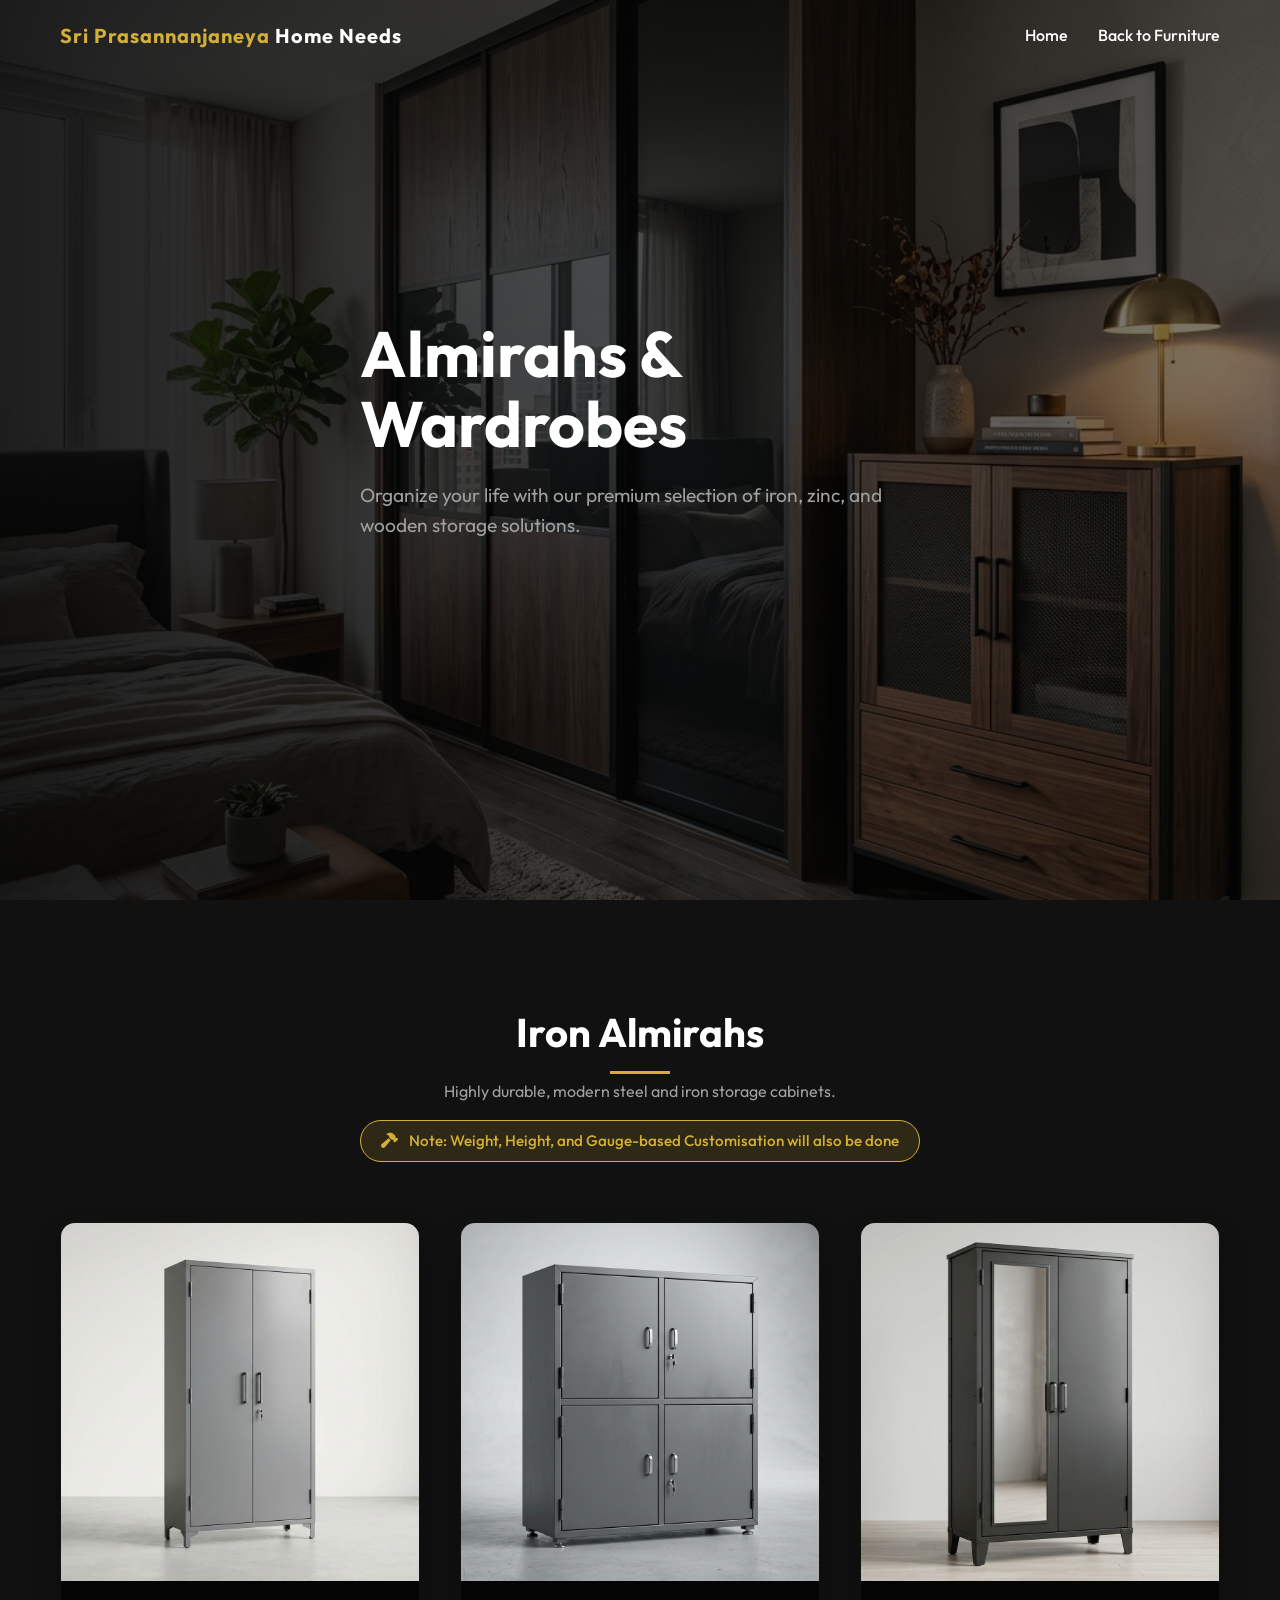
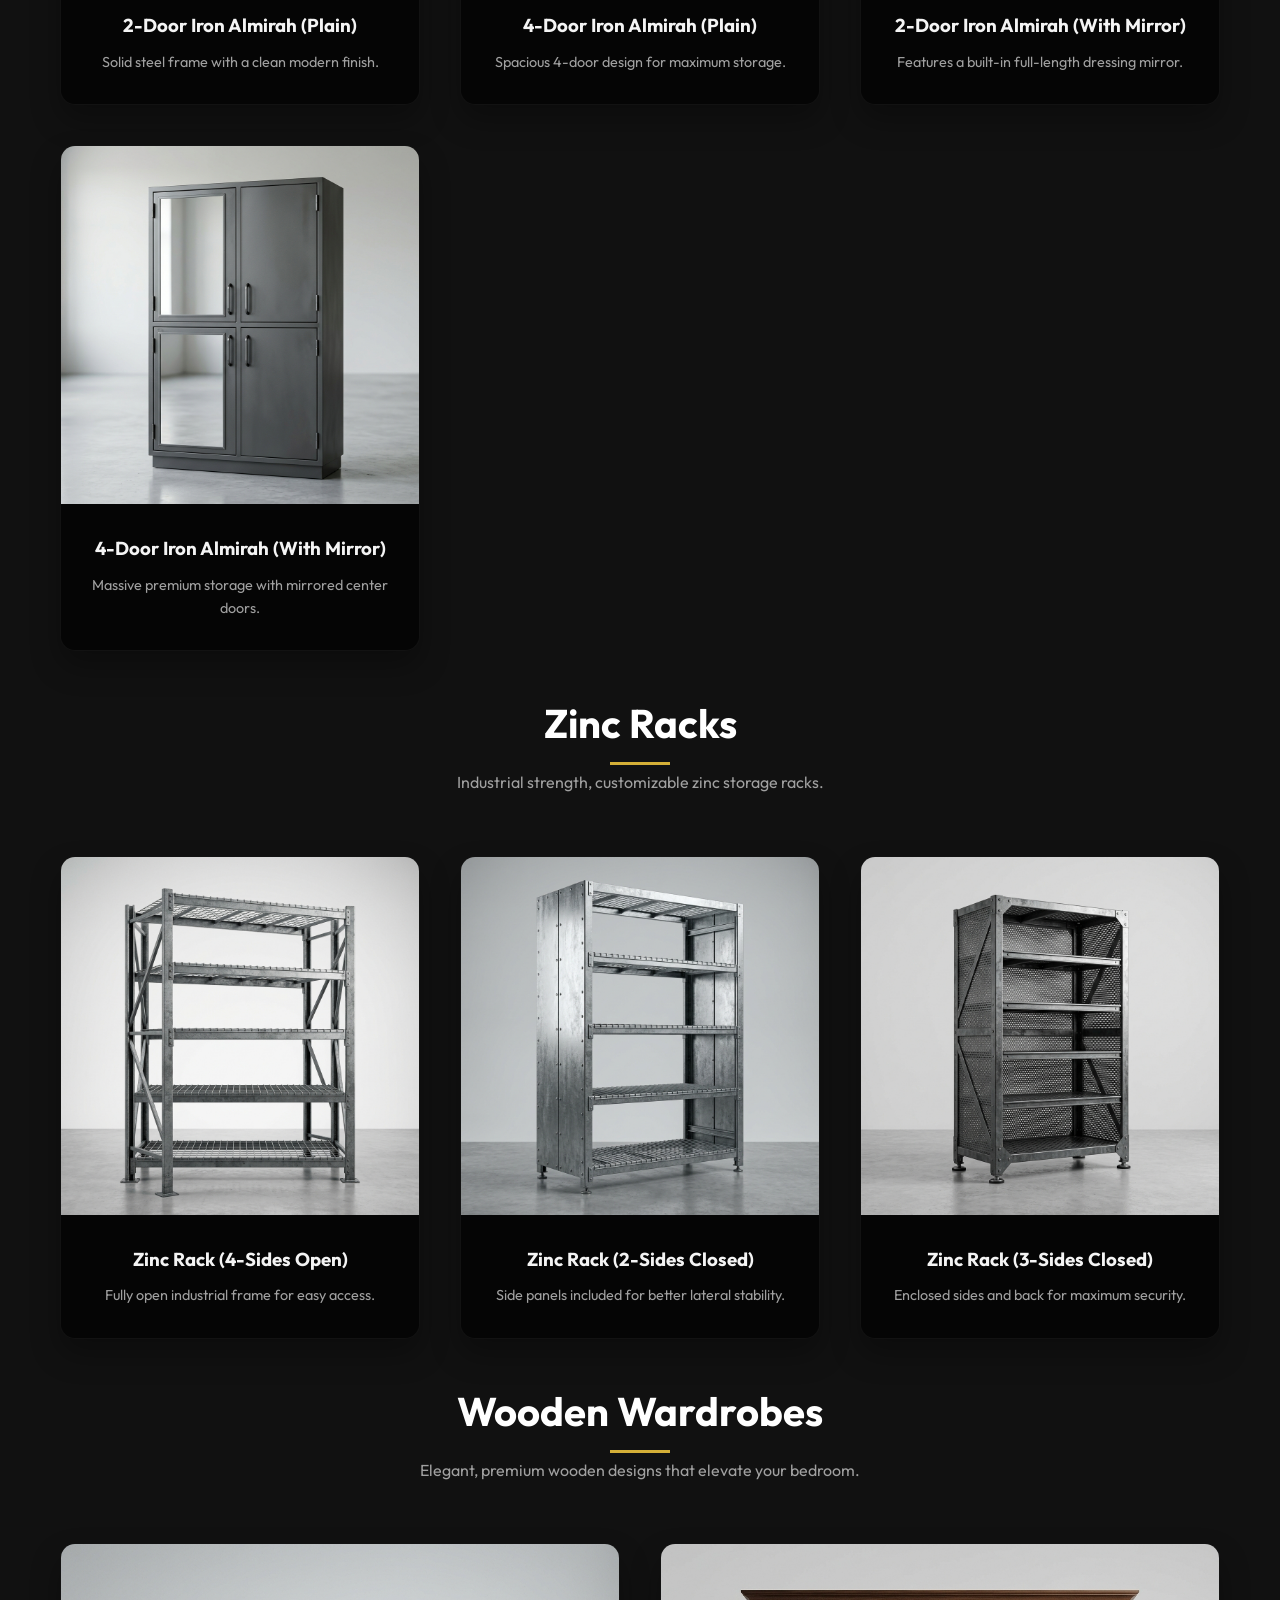
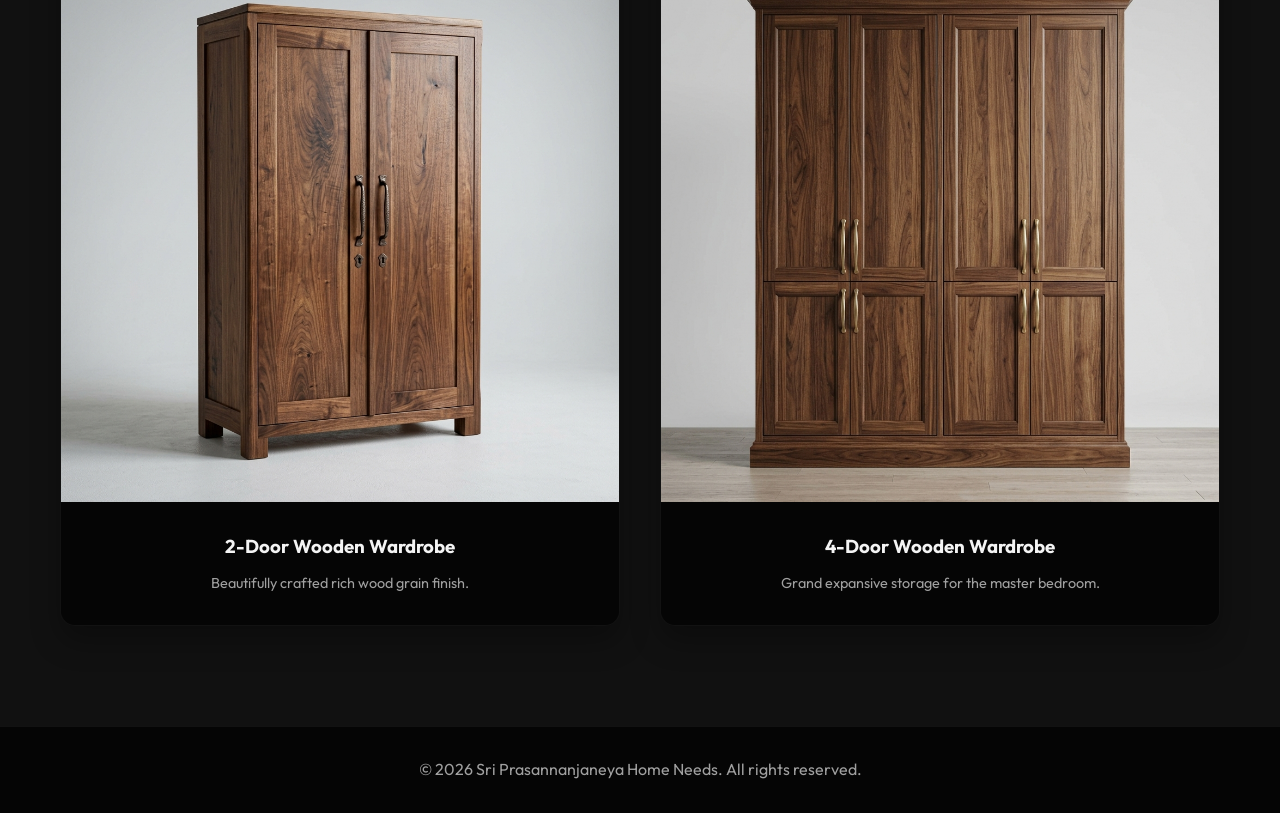
==== almirahs-wardrobes.html @ 60dbbb98 "Final Furniture Catalog Release" ====
<!DOCTYPE html>
<html lang="en">
<head>
    <meta charset="UTF-8">
    <meta name="viewport" content="width=device-width, initial-scale=1.0">
    <title>Almirahs & Wardrobes - Sri Prasannanjaneya Home Needs</title>
    <link rel="preconnect" href="https://fonts.googleapis.com">
    <link rel="preconnect" href="https://fonts.gstatic.com" crossorigin>
    <link href="https://fonts.googleapis.com/css2?family=Outfit:wght@300;400;500;600;700&display=swap" rel="stylesheet">
    <link rel="stylesheet" href="css/style.css">
    <link rel="stylesheet" href="https://cdnjs.cloudflare.com/ajax/libs/font-awesome/6.4.0/css/all.min.css">
</head>
<body>
    <!-- Navbar -->
    <nav class="navbar">
        <div class="container nav-container">
            <a href="index.html" class="logo" style="font-size: 20px;">
                <span class="logo-highlight">Sri Prasannanjaneya</span> Home Needs
            </a>
            <ul class="nav-links">
                <li><a href="index.html">Home</a></li>
                <li><a href="furniture.html">Back to Furniture</a></li>
            </ul>
            <div class="hamburger">
                <i class="fas fa-bars"></i>
            </div>
        </div>
    </nav>

    <!-- Hero Section -->
    <header class="hero" style="background-image: url('images/bg_almirahs_1777559303547.png');">
        <div class="hero-overlay"></div>
        <div class="container hero-content">
            <h1 class="reveal">Almirahs & Wardrobes</h1>
            <p class="reveal delay-1">Organize your life with our premium selection of iron, zinc, and wooden storage solutions.</p>
        </div>
    </header>

    <!-- Iron Almirahs Section -->
    <section class="section bg-light" style="padding-bottom: 20px;">
        <div class="container">
            <div class="section-title reveal">
                <h2>Iron Almirahs</h2>
                <p>Highly durable, modern steel and iron storage cabinets.</p>
                <div style="display: inline-block; background: rgba(212, 175, 55, 0.15); border: 1px solid var(--primary-color); color: var(--primary-color); padding: 8px 20px; border-radius: 30px; margin-top: 15px; font-weight: 500; font-size: 0.95rem;">
                    <i class="fas fa-hammer" style="margin-right: 8px;"></i> Note: Weight, Height, and Gauge-based Customisation will also be done
                </div>
            </div>
            <div class="grid">
                <!-- Item 1 -->
                <div class="card reveal">
                    <div class="card-img" style="aspect-ratio: 1/1; height: auto;">
                        <img src="images/alm_iron_2plain_1777566686207.png" alt="2 Door Plain Iron Almirah">
                    </div>
                    <div class="card-body" style="text-align: center;">
                        <h3>2-Door Iron Almirah (Plain)</h3>
                        <p style="color: var(--text-muted); font-size: 0.9rem; margin-top: 10px;">Solid steel frame with a clean modern finish.</p>
                    </div>
                </div>
                <!-- Item 2 -->
                <div class="card reveal delay-1">
                    <div class="card-img" style="aspect-ratio: 1/1; height: auto;">
                        <img src="images/alm_iron_4plain_v2_1777567434543.png" alt="4 Door Plain Iron Almirah">
                    </div>
                    <div class="card-body" style="text-align: center;">
                        <h3>4-Door Iron Almirah (Plain)</h3>
                        <p style="color: var(--text-muted); font-size: 0.9rem; margin-top: 10px;">Spacious 4-door design for maximum storage.</p>
                    </div>
                </div>
                <!-- Item 3 -->
                <div class="card reveal delay-2">
                    <div class="card-img" style="aspect-ratio: 1/1; height: auto;">
                        <img src="images/alm_iron_2mirror_v2_1777567452811.png" alt="2 Door Iron Almirah with Mirror">
                    </div>
                    <div class="card-body" style="text-align: center;">
                        <h3>2-Door Iron Almirah (With Mirror)</h3>
                        <p style="color: var(--text-muted); font-size: 0.9rem; margin-top: 10px;">Features a built-in full-length dressing mirror.</p>
                    </div>
                </div>
                <!-- Item 4 -->
                <div class="card reveal">
                    <div class="card-img" style="aspect-ratio: 1/1; height: auto;">
                        <img src="images/alm_iron_4mirror_v2_1777567469348.png" alt="4 Door Iron Almirah with Mirror">
                    </div>
                    <div class="card-body" style="text-align: center;">
                        <h3>4-Door Iron Almirah (With Mirror)</h3>
                        <p style="color: var(--text-muted); font-size: 0.9rem; margin-top: 10px;">Massive premium storage with mirrored center doors.</p>
                    </div>
                </div>
            </div>
        </div>
    </section>

    <!-- Zinc Racks Section -->
    <section class="section bg-light" style="padding-bottom: 20px; padding-top: 20px;">
        <div class="container">
            <div class="section-title reveal">
                <h2>Zinc Racks</h2>
                <p>Industrial strength, customizable zinc storage racks.</p>
            </div>
            <div class="grid">
                <!-- Item 1 -->
                <div class="card reveal">
                    <div class="card-img" style="aspect-ratio: 1/1; height: auto;">
                        <img src="images/alm_zinc_4open_1777566753926.png" alt="Zinc Rack 4 Sides Open">
                    </div>
                    <div class="card-body" style="text-align: center;">
                        <h3>Zinc Rack (4-Sides Open)</h3>
                        <p style="color: var(--text-muted); font-size: 0.9rem; margin-top: 10px;">Fully open industrial frame for easy access.</p>
                    </div>
                </div>
                <!-- Item 2 -->
                <div class="card reveal delay-1">
                    <div class="card-img" style="aspect-ratio: 1/1; height: auto;">
                        <img src="images/alm_zinc_2closed_1777566800951.png" alt="Zinc Rack 2 Sides Closed">
                    </div>
                    <div class="card-body" style="text-align: center;">
                        <h3>Zinc Rack (2-Sides Closed)</h3>
                        <p style="color: var(--text-muted); font-size: 0.9rem; margin-top: 10px;">Side panels included for better lateral stability.</p>
                    </div>
                </div>
                <!-- Item 3 -->
                <div class="card reveal delay-2">
                    <div class="card-img" style="aspect-ratio: 1/1; height: auto;">
                        <img src="images/alm_zinc_3closed_1777566823021.png" alt="Zinc Rack 3 Sides Closed">
                    </div>
                    <div class="card-body" style="text-align: center;">
                        <h3>Zinc Rack (3-Sides Closed)</h3>
                        <p style="color: var(--text-muted); font-size: 0.9rem; margin-top: 10px;">Enclosed sides and back for maximum security.</p>
                    </div>
                </div>
            </div>
        </div>
    </section>

    <!-- Wooden Wardrobes Section -->
    <section class="section bg-light" style="padding-top: 20px;">
        <div class="container">
            <div class="section-title reveal">
                <h2>Wooden Wardrobes</h2>
                <p>Elegant, premium wooden designs that elevate your bedroom.</p>
            </div>
            <div class="grid">
                <!-- Item 1 -->
                <div class="card reveal">
                    <div class="card-img" style="aspect-ratio: 1/1; height: auto;">
                        <img src="images/alm_wood_2door_1777566839899.png" alt="2 Door Wooden Wardrobe">
                    </div>
                    <div class="card-body" style="text-align: center;">
                        <h3>2-Door Wooden Wardrobe</h3>
                        <p style="color: var(--text-muted); font-size: 0.9rem; margin-top: 10px;">Beautifully crafted rich wood grain finish.</p>
                    </div>
                </div>
                <!-- Item 2 -->
                <div class="card reveal delay-1">
                    <div class="card-img" style="aspect-ratio: 1/1; height: auto;">
                        <img src="images/alm_wood_4door_v2_1777567495100.png" alt="4 Door Wooden Wardrobe">
                    </div>
                    <div class="card-body" style="text-align: center;">
                        <h3>4-Door Wooden Wardrobe</h3>
                        <p style="color: var(--text-muted); font-size: 0.9rem; margin-top: 10px;">Grand expansive storage for the master bedroom.</p>
                    </div>
                </div>
            </div>
        </div>
    </section>

    <!-- Footer -->
    <footer class="footer">
        <div class="container">
            <div class="footer-bottom">
                <p>&copy; <span id="year"></span> Sri Prasannanjaneya Home Needs. All rights reserved.</p>
            </div>
        </div>
    </footer>

    <script src="js/script.js"></script>
</body>
</html>
---- css/style.css ----
:root {
    --primary-color: #d4af37;
    /* Gold accent */
    --primary-hover: #b5952f;
    --dark-bg: #0a0a0a;
    --darker-bg: #050505;
    --light-bg: #111111;
    --text-color: #f4f4f4;
    --text-muted: #a0a0a0;
    --white: #ffffff;
    --transition: all 0.3s ease;
}

* {
    margin: 0;
    padding: 0;
    box-sizing: border-box;
    font-family: 'Outfit', sans-serif;
}

html {
    scroll-behavior: smooth;
}

body {
    background-color: var(--dark-bg);
    color: var(--text-color);
    line-height: 1.6;
    overflow-x: hidden;
}

/* Utilities */
.container {
    max-width: 1200px;
    margin: 0 auto;
    padding: 0 20px;
}

.section {
    padding: 100px 0;
}

.bg-light {
    background-color: var(--light-bg);
}

.btn {
    display: inline-block;
    padding: 12px 30px;
    border-radius: 30px;
    text-decoration: none;
    font-weight: 600;
    text-transform: uppercase;
    letter-spacing: 1px;
    transition: var(--transition);
    cursor: pointer;
    border: none;
}

.btn-primary {
    background-color: var(--primary-color);
    color: var(--darker-bg);
}

.btn-primary:hover {
    background-color: var(--primary-hover);
    transform: translateY(-3px);
    box-shadow: 0 10px 20px rgba(212, 175, 55, 0.2);
}

/* Navbar */
.navbar {
    position: fixed;
    top: 0;
    left: 0;
    width: 100%;
    padding: 20px 0;
    z-index: 1000;
    transition: var(--transition);
}

.navbar.scrolled {
    background: rgba(10, 10, 10, 0.95);
    backdrop-filter: blur(10px);
    padding: 15px 0;
    box-shadow: 0 5px 20px rgba(0, 0, 0, 0.5);
}

.nav-container {
    display: flex;
    justify-content: space-between;
    align-items: center;
}

.logo {
    font-size: 24px;
    font-weight: 700;
    color: var(--white);
    text-decoration: none;
    letter-spacing: 1px;
}

.logo-highlight {
    color: var(--primary-color);
}

.nav-links {
    display: flex;
    list-style: none;
    gap: 30px;
}

.nav-links a {
    color: var(--white);
    text-decoration: none;
    font-weight: 500;
    font-size: 16px;
    transition: var(--transition);
    position: relative;
}

.nav-links a::after {
    content: '';
    position: absolute;
    width: 0;
    height: 2px;
    bottom: -5px;
    left: 0;
    background-color: var(--primary-color);
    transition: var(--transition);
}

.nav-links a:hover::after {
    width: 100%;
}

.hamburger {
    display: none;
    font-size: 24px;
    cursor: pointer;
    color: var(--white);
}

/* Hero Section */
.hero {
    height: 100vh;
    background-image: url('../images/hero.png');
    background-size: cover;
    background-position: center;
    background-attachment: fixed;
    position: relative;
    display: flex;
    align-items: center;
}

.hero-overlay {
    position: absolute;
    top: 0;
    left: 0;
    width: 100%;
    height: 100%;
    background: linear-gradient(to right, rgba(5, 5, 5, 0.9) 0%, rgba(5, 5, 5, 0.5) 100%);
}

.hero-content {
    position: relative;
    z-index: 1;
    max-width: 600px;
}

.hero-content h1 {
    font-size: 4rem;
    font-weight: 700;
    margin-bottom: 20px;
    line-height: 1.1;
    color: var(--white);
}

.hero-content p {
    font-size: 1.2rem;
    color: var(--text-muted);
    margin-bottom: 40px;
}

/* Section Titles */
.section-title {
    text-align: center;
    margin-bottom: 60px;
}

.section-title h2 {
    font-size: 2.5rem;
    color: var(--white);
    margin-bottom: 15px;
    position: relative;
    display: inline-block;
}

.section-title h2::after {
    content: '';
    position: absolute;
    width: 60px;
    height: 3px;
    background-color: var(--primary-color);
    bottom: -10px;
    left: 50%;
    transform: translateX(-50%);
}

.section-title p {
    color: var(--text-muted);
    max-width: 600px;
    margin: 0 auto;
}

/* Categories */
.grid {
    display: grid;
    grid-template-columns: repeat(auto-fit, minmax(350px, 1fr));
    gap: 40px;
}

.card {
    background: var(--darker-bg);
    border-radius: 15px;
    overflow: hidden;
    box-shadow: 0 15px 30px rgba(0, 0, 0, 0.3);
    transition: var(--transition);
    border: 1px solid rgba(255, 255, 255, 0.05);
}

.card:hover {
    transform: translateY(-10px);
    box-shadow: 0 20px 40px rgba(212, 175, 55, 0.1);
    border-color: rgba(212, 175, 55, 0.3);
}

.card-img {
    position: relative;
    height: 250px;
    overflow: hidden;
}

.card-img img {
    width: 100%;
    height: 100%;
    object-fit: cover;
    transition: transform 0.5s ease;
}

.card:hover .card-img img {
    transform: scale(1.1);
}

.card-overlay {
    position: absolute;
    bottom: 0;
    left: 0;
    width: 100%;
    padding: 20px;
    background: linear-gradient(transparent, rgba(0, 0, 0, 0.9));
}

.card-overlay h3 {
    color: var(--white);
    font-size: 1.5rem;
    margin: 0;
}

.card-body {
    padding: 30px;
}

.product-list {
    list-style: none;
}

.product-list li {
    margin-bottom: 12px;
    display: flex;
    align-items: center;
    color: var(--text-muted);
    font-size: 1.05rem;
}

.product-list li i {
    color: var(--primary-color);
    margin-right: 15px;
    font-size: 0.9rem;
}

/* Brands */
.brands-grid {
    display: flex;
    flex-wrap: wrap;
    justify-content: center;
    gap: 20px;
}

.brand-item {
    background: var(--darker-bg);
    padding: 20px 40px;
    border-radius: 10px;
    font-size: 1.2rem;
    font-weight: 600;
    color: var(--text-muted);
    border: 1px solid rgba(255, 255, 255, 0.05);
    transition: var(--transition);
    cursor: default;
}

.brand-item:hover {
    color: var(--white);
    border-color: var(--primary-color);
    box-shadow: 0 0 20px rgba(212, 175, 55, 0.1);
    transform: translateY(-5px);
}

/* Contact Section */
.contact-wrapper {
    display: grid;
    grid-template-columns: 1fr 1fr;
    gap: 50px;
    background: var(--darker-bg);
    padding: 40px;
    border-radius: 15px;
    border: 1px solid rgba(255, 255, 255, 0.05);
}

.info-details {
    display: grid;
    grid-template-columns: 1fr 1fr;
    gap: 20px;
    margin-bottom: 30px;
}

.info-item {
    display: flex;
    align-items: flex-start;
    color: var(--text-muted);
}

.info-item i {
    color: var(--primary-color);
    font-size: 1.2rem;
    margin-top: 5px;
    margin-right: 15px;
}

.info-item h4 {
    color: var(--white);
    margin-bottom: 5px;
    font-size: 1.1rem;
}

.info-item a {
    color: var(--text-muted);
    text-decoration: none;
    transition: var(--transition);
}

.info-item a:hover {
    color: var(--primary-color);
}

.map-container {
    width: 100%;
    border-radius: 10px;
    overflow: hidden;
}

/* Contact Form */
.contact-form {
    display: flex;
    flex-direction: column;
    justify-content: center;
}

.form-group {
    margin-bottom: 20px;
}

.form-group input,
.form-group textarea {
    width: 100%;
    padding: 15px;
    background: var(--dark-bg);
    border: 1px solid rgba(255, 255, 255, 0.1);
    border-radius: 8px;
    color: var(--white);
    font-size: 1rem;
    font-family: inherit;
    transition: var(--transition);
}

.form-group input:focus,
.form-group textarea:focus {
    outline: none;
    border-color: var(--primary-color);
    background: #000;
}

/* Footer */
.footer {
    background-color: var(--darker-bg);
    border-top: 1px solid rgba(255, 255, 255, 0.05);
}

.footer-bottom {
    text-align: center;
    padding: 30px 0;
    color: var(--text-muted);
    font-size: 1rem;
}

/* Animations */
.reveal {
    opacity: 0;
    transform: translateY(30px);
    transition: all 0.8s ease;
}

.reveal.active {
    opacity: 1;
    transform: translateY(0);
}

.delay-1 {
    transition-delay: 0.2s;
}

.delay-2 {
    transition-delay: 0.4s;
}

/* Responsive Design */
@media (max-width: 768px) {
    .nav-links {
        position: fixed;
        top: 0;
        right: -100%;
        height: 100vh;
        width: 250px;
        background: var(--darker-bg);
        flex-direction: column;
        padding: 80px 40px;
        transition: right 0.4s ease;
        box-shadow: -5px 0 20px rgba(0, 0, 0, 0.5);
    }

    .nav-links.active {
        right: 0;
    }

    .hamburger {
        display: block;
        z-index: 1001;
    }

    .hero-content h1 {
        font-size: 2.2rem;
    }

    .section {
        padding: 60px 0;
    }

    .section-title h2 {
        font-size: 2rem;
    }

    .grid {
        grid-template-columns: 1fr;
        gap: 25px;
    }

    .contact-wrapper {
        grid-template-columns: 1fr;
        gap: 30px;
        padding: 20px;
    }

    .info-details {
        grid-template-columns: 1fr;
    }
}

/* Product Specific Styles */
.product-badges {
    display: flex;
    flex-wrap: wrap;
    gap: 8px;
    margin-top: 15px;
    justify-content: center;
}

.product-badges span {
    background: rgba(212, 175, 55, 0.1);
    color: var(--primary-color);
    padding: 4px 10px;
    border-radius: 20px;
    font-size: 0.8rem;
    font-weight: 500;
    border: 1px solid rgba(212, 175, 55, 0.3);
}

.customization-banner {
    background: linear-gradient(135deg, var(--darker-bg) 0%, rgba(212, 175, 55, 0.1) 100%);
    border-left: 4px solid var(--primary-color);
    padding: 20px;
    margin-top: 40px;
    border-radius: 8px;
    text-align: center;
    box-shadow: 0 5px 15px rgba(0, 0, 0, 0.2);
}

.customization-banner h3 {
    color: var(--primary-color);
    margin-bottom: 5px;
}
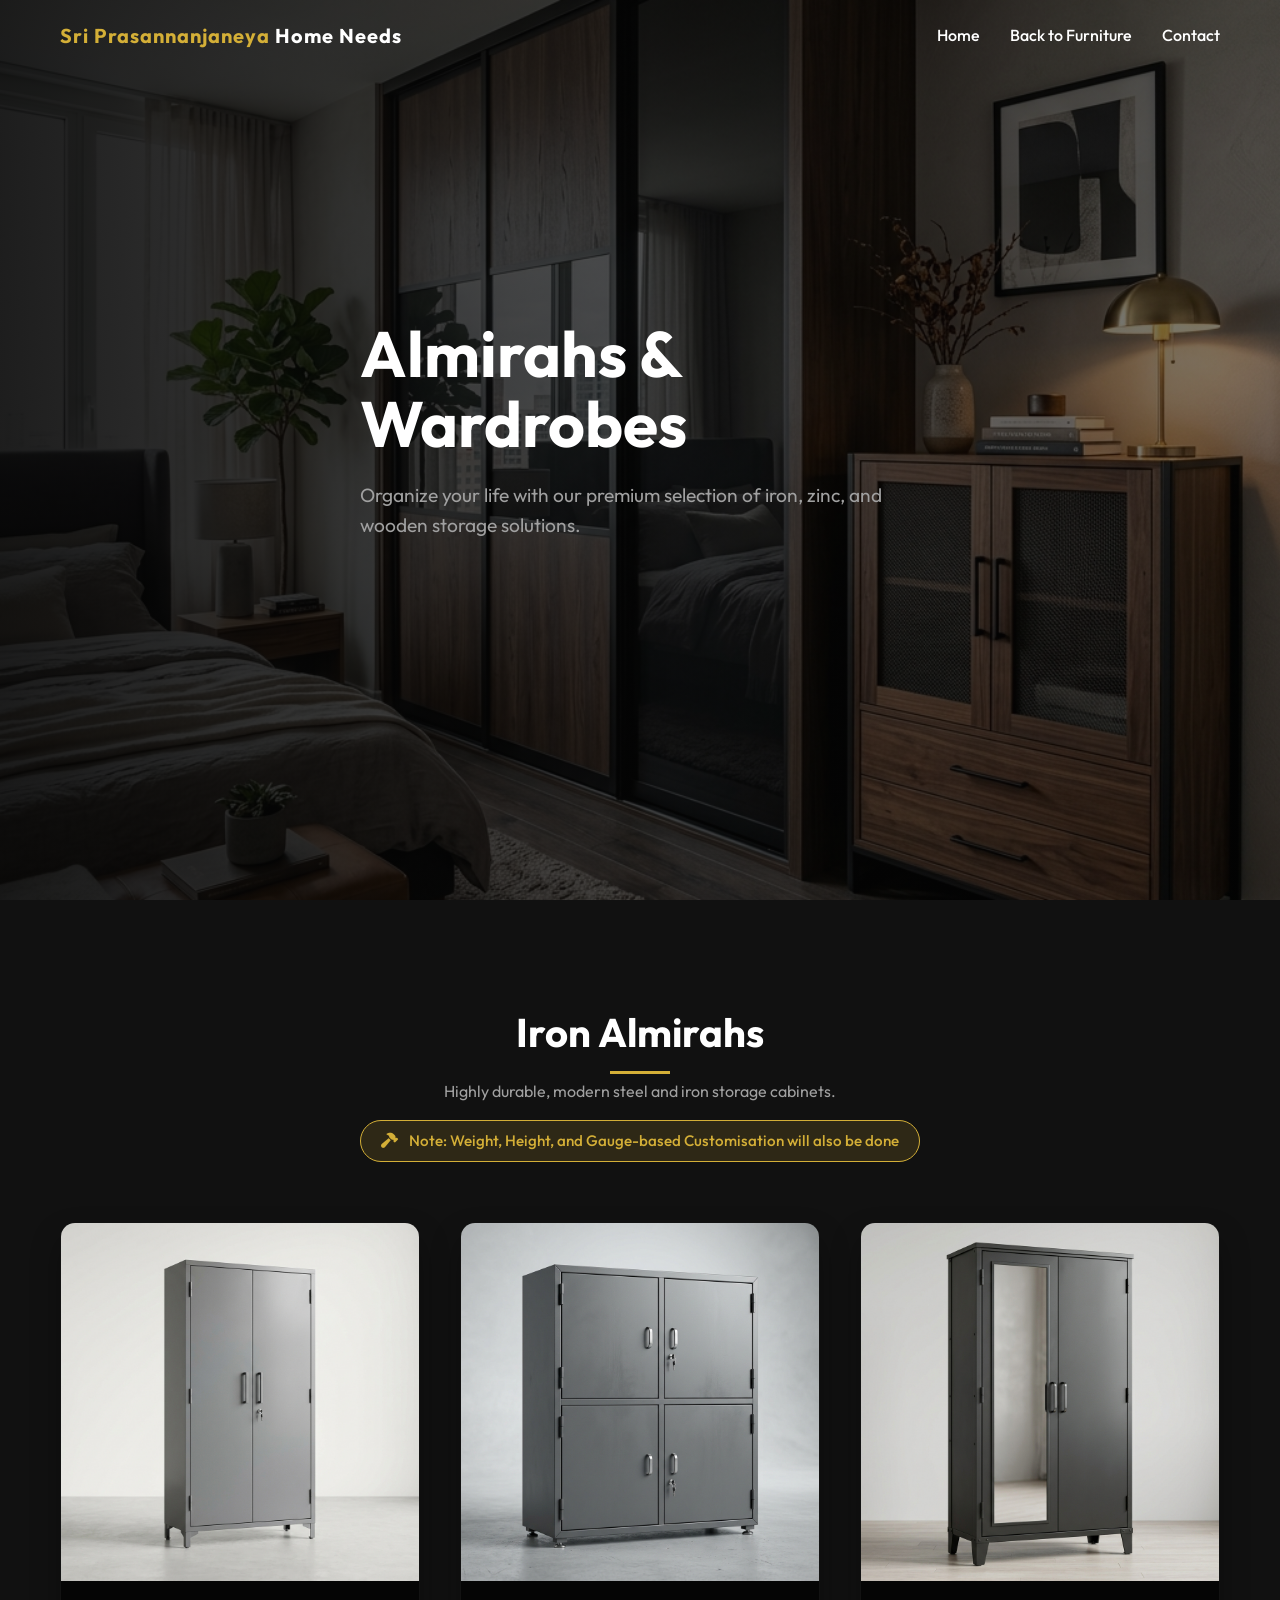
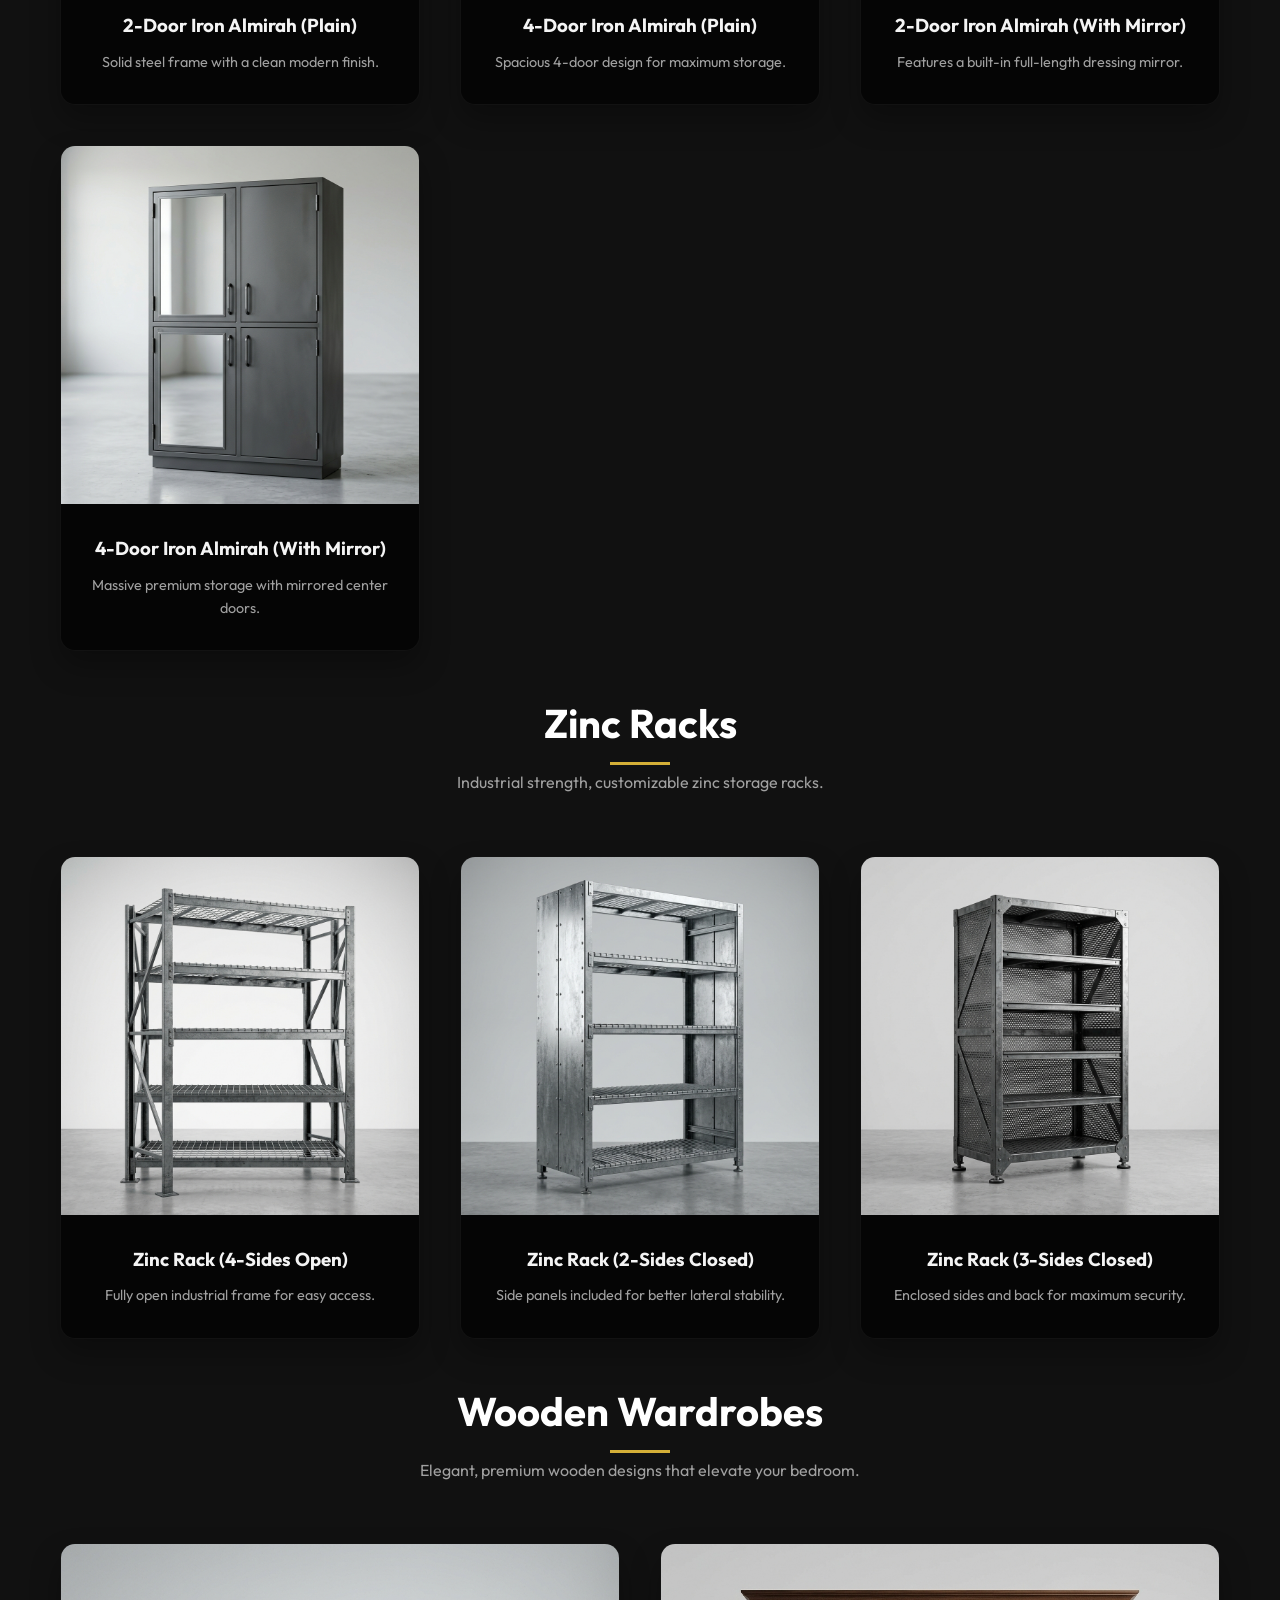
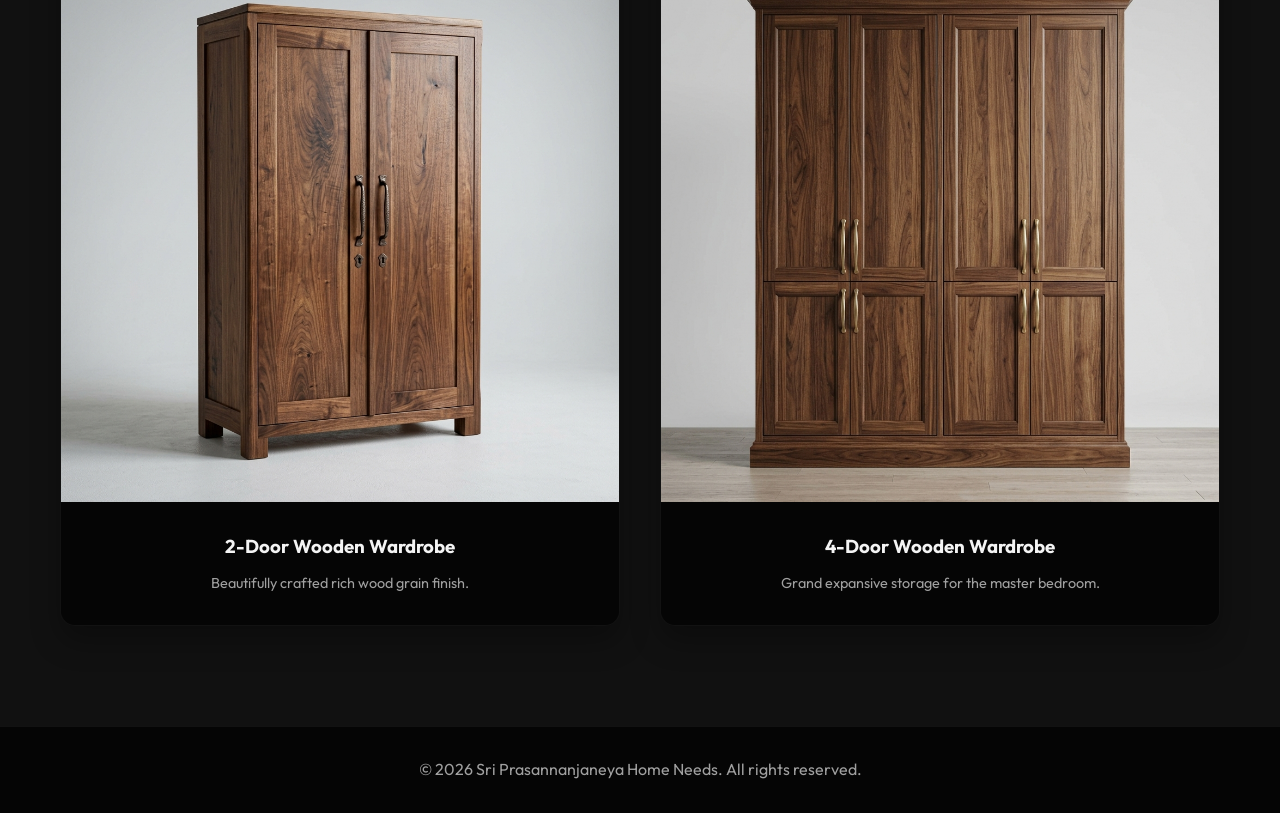
==== commit befb7d8a: "feat: implement service request form, ticket tracking, and admin dashboard with dynamic options" ====
--- a/almirahs-wardrobes.html
+++ b/almirahs-wardrobes.html
@@ -20,6 +20,7 @@
             <ul class="nav-links">
                 <li><a href="index.html">Home</a></li>
                 <li><a href="furniture.html">Back to Furniture</a></li>
+                <li><a href="index.html#contact">Contact</a></li>
             </ul>
             <div class="hamburger">
                 <i class="fas fa-bars"></i>
